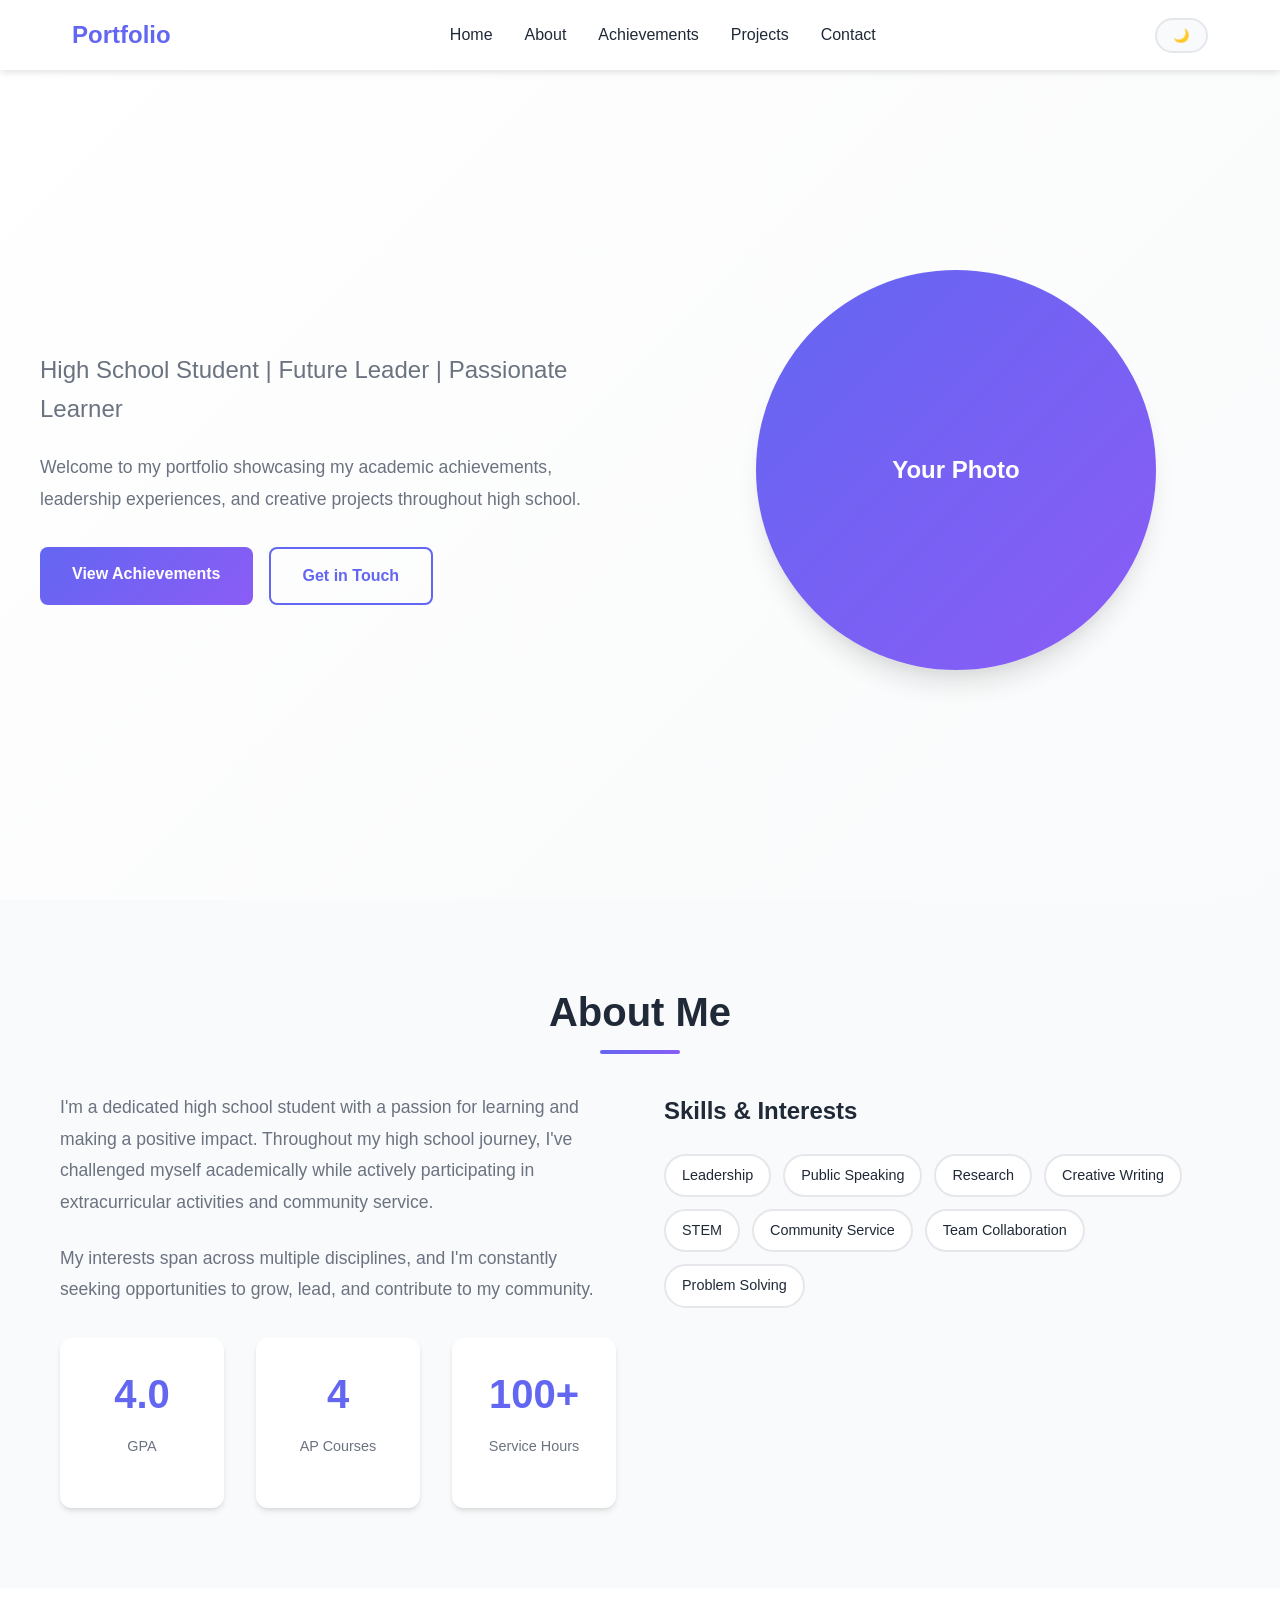
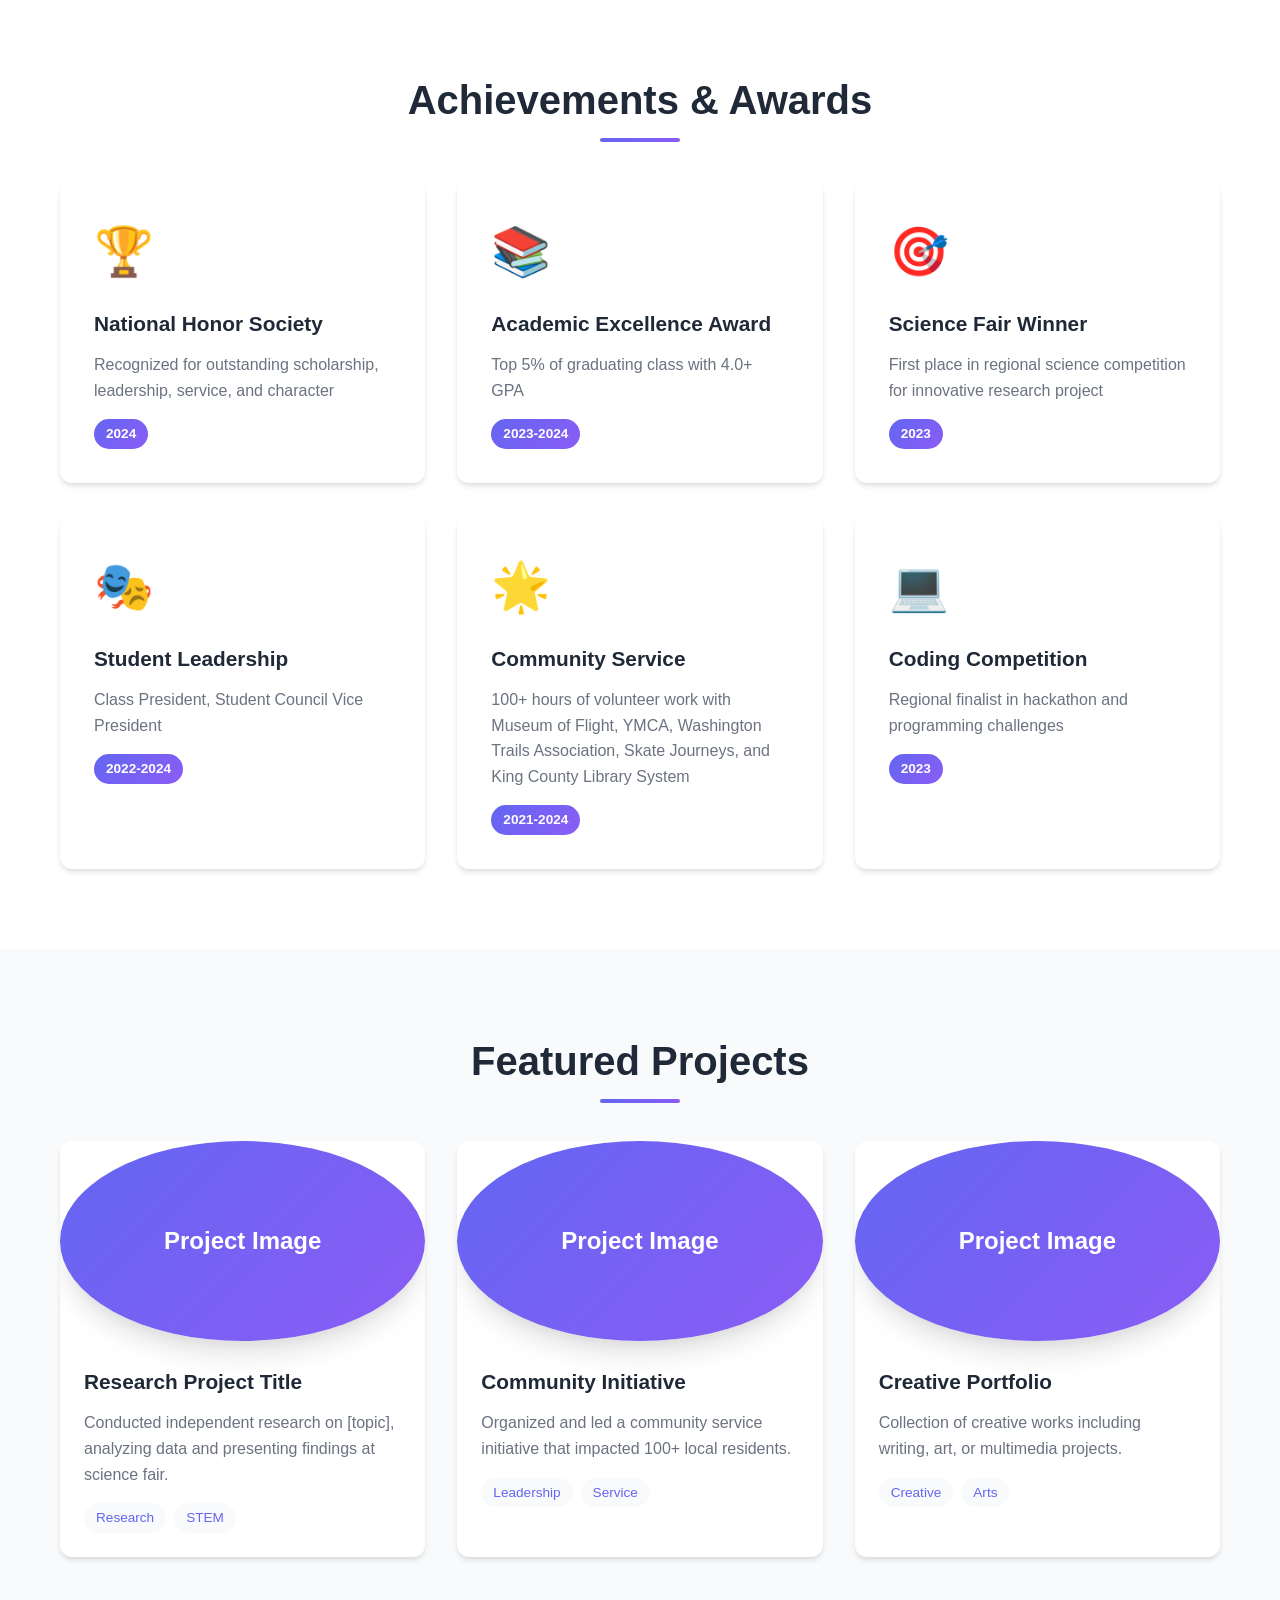
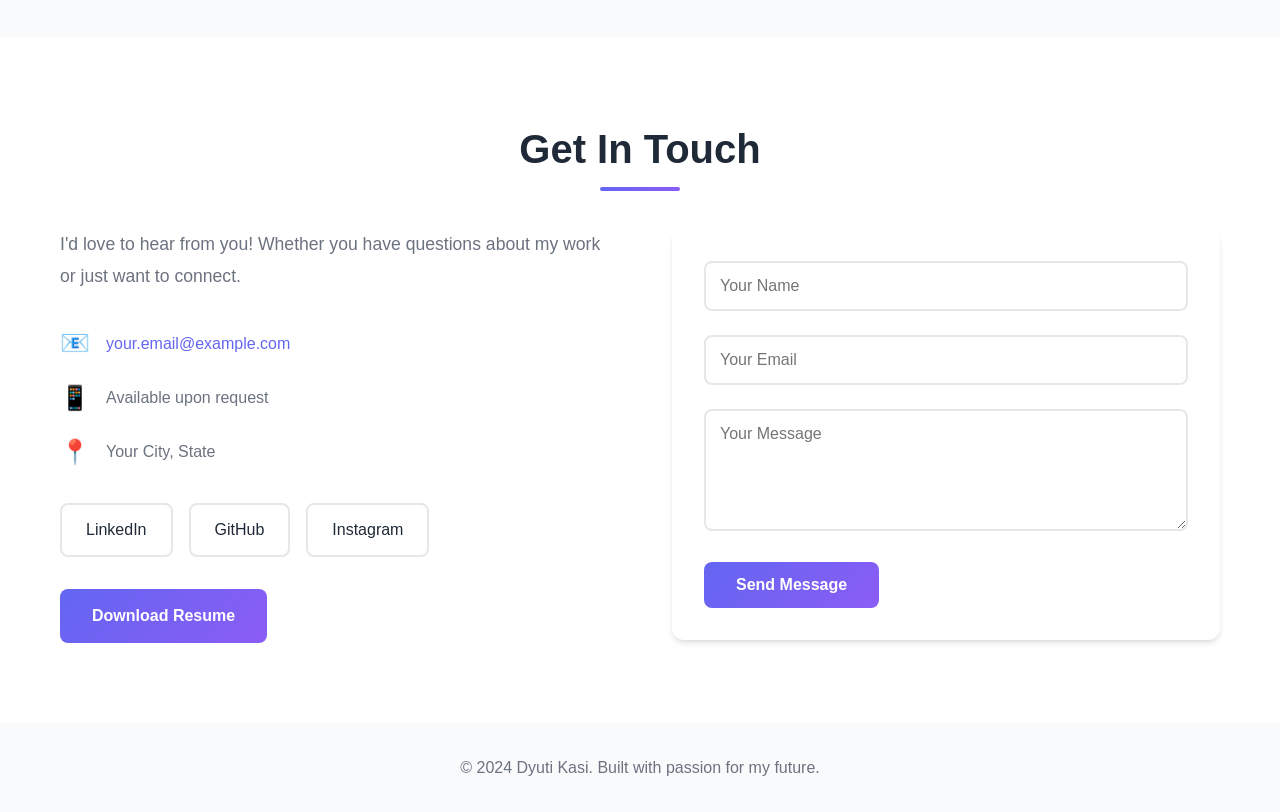
==== index.html @ 275a340e "Initial commit: Dyuti Kasi portfolio website with achievements, projects, and contact sections" ====
<!DOCTYPE html>
<html lang="en">
<head>
    <meta charset="UTF-8">
    <meta name="viewport" content="width=device-width, initial-scale=1.0">
    <meta name="description" content="High School Portfolio - Showcasing achievements, projects, and skills">
    <title>My Portfolio</title>
    <link rel="stylesheet" href="css/styles.css">
</head>
<body>
    <!-- Navigation -->
    <nav class="navbar">
        <div class="nav-container">
            <a href="#home" class="nav-logo">Portfolio</a>
            <ul class="nav-menu">
                <li><a href="#home" class="nav-link">Home</a></li>
                <li><a href="#about" class="nav-link">About</a></li>
                <li><a href="#achievements" class="nav-link">Achievements</a></li>
                <li><a href="#projects" class="nav-link">Projects</a></li>
                <li><a href="#contact" class="nav-link">Contact</a></li>
            </ul>
            <button class="theme-toggle" id="theme-toggle" aria-label="Toggle dark mode">
                <span class="sun-icon">☀️</span>
                <span class="moon-icon">🌙</span>
            </button>
            <div class="hamburger">
                <span></span>
                <span></span>
                <span></span>
            </div>
        </div>
    </nav>

    <!-- Hero Section -->
    <section id="home" class="hero">
        <div class="hero-content">
            <h1 class="hero-title">Hi, I'm <span class="highlight">Dyuti Kasi</span></h1>
            <p class="hero-subtitle">High School Student | Future Leader | Passionate Learner</p>
            <p class="hero-description">
                Welcome to my portfolio showcasing my academic achievements, leadership experiences,
                and creative projects throughout high school.
            </p>
            <div class="hero-buttons">
                <a href="#achievements" class="btn btn-primary">View Achievements</a>
                <a href="#contact" class="btn btn-secondary">Get in Touch</a>
            </div>
        </div>
        <div class="hero-image">
            <div class="image-placeholder">
                <span>Your Photo</span>
            </div>
        </div>
    </section>

    <!-- About Section -->
    <section id="about" class="about">
        <div class="container">
            <h2 class="section-title">About Me</h2>
            <div class="about-content">
                <div class="about-text">
                    <p>
                        I'm a dedicated high school student with a passion for learning and making a positive impact.
                        Throughout my high school journey, I've challenged myself academically while actively
                        participating in extracurricular activities and community service.
                    </p>
                    <p>
                        My interests span across multiple disciplines, and I'm constantly seeking opportunities
                        to grow, lead, and contribute to my community.
                    </p>
                    <div class="about-stats">
                        <div class="stat">
                            <h3>4.0</h3>
                            <p>GPA</p>
                        </div>
                        <div class="stat">
                            <h3>4</h3>
                            <p>AP Courses</p>
                        </div>
                        <div class="stat">
                            <h3>100+</h3>
                            <p>Service Hours</p>
                        </div>
                    </div>
                </div>
                <div class="skills-grid">
                    <h3>Skills & Interests</h3>
                    <div class="skills">
                        <span class="skill-tag">Leadership</span>
                        <span class="skill-tag">Public Speaking</span>
                        <span class="skill-tag">Research</span>
                        <span class="skill-tag">Creative Writing</span>
                        <span class="skill-tag">STEM</span>
                        <span class="skill-tag">Community Service</span>
                        <span class="skill-tag">Team Collaboration</span>
                        <span class="skill-tag">Problem Solving</span>
                    </div>
                </div>
            </div>
        </div>
    </section>

    <!-- Achievements Section -->
    <section id="achievements" class="achievements">
        <div class="container">
            <h2 class="section-title">Achievements & Awards</h2>
            <div class="achievements-grid">
                <div class="achievement-card">
                    <div class="achievement-icon">🏆</div>
                    <h3>National Honor Society</h3>
                    <p>Recognized for outstanding scholarship, leadership, service, and character</p>
                    <span class="achievement-year">2024</span>
                </div>
                <div class="achievement-card">
                    <div class="achievement-icon">📚</div>
                    <h3>Academic Excellence Award</h3>
                    <p>Top 5% of graduating class with 4.0+ GPA</p>
                    <span class="achievement-year">2023-2024</span>
                </div>
                <div class="achievement-card">
                    <div class="achievement-icon">🎯</div>
                    <h3>Science Fair Winner</h3>
                    <p>First place in regional science competition for innovative research project</p>
                    <span class="achievement-year">2023</span>
                </div>
                <div class="achievement-card">
                    <div class="achievement-icon">🎭</div>
                    <h3>Student Leadership</h3>
                    <p>Class President, Student Council Vice President</p>
                    <span class="achievement-year">2022-2024</span>
                </div>
                <div class="achievement-card">
                    <div class="achievement-icon">🌟</div>
                    <h3>Community Service</h3>
                    <p>100+ hours of volunteer work with Museum of Flight, YMCA, Washington Trails Association, Skate Journeys, and King County Library System</p>
                    <span class="achievement-year">2021-2024</span>
                </div>
                <div class="achievement-card">
                    <div class="achievement-icon">💻</div>
                    <h3>Coding Competition</h3>
                    <p>Regional finalist in hackathon and programming challenges</p>
                    <span class="achievement-year">2023</span>
                </div>
            </div>
        </div>
    </section>

    <!-- Projects Section -->
    <section id="projects" class="projects">
        <div class="container">
            <h2 class="section-title">Featured Projects</h2>
            <div class="projects-grid">
                <div class="project-card">
                    <div class="project-image">
                        <div class="image-placeholder">Project Image</div>
                    </div>
                    <div class="project-content">
                        <h3>Research Project Title</h3>
                        <p>Conducted independent research on [topic], analyzing data and presenting findings at science fair.</p>
                        <div class="project-tags">
                            <span>Research</span>
                            <span>STEM</span>
                        </div>
                    </div>
                </div>
                <div class="project-card">
                    <div class="project-image">
                        <div class="image-placeholder">Project Image</div>
                    </div>
                    <div class="project-content">
                        <h3>Community Initiative</h3>
                        <p>Organized and led a community service initiative that impacted 100+ local residents.</p>
                        <div class="project-tags">
                            <span>Leadership</span>
                            <span>Service</span>
                        </div>
                    </div>
                </div>
                <div class="project-card">
                    <div class="project-image">
                        <div class="image-placeholder">Project Image</div>
                    </div>
                    <div class="project-content">
                        <h3>Creative Portfolio</h3>
                        <p>Collection of creative works including writing, art, or multimedia projects.</p>
                        <div class="project-tags">
                            <span>Creative</span>
                            <span>Arts</span>
                        </div>
                    </div>
                </div>
            </div>
        </div>
    </section>

    <!-- Contact Section -->
    <section id="contact" class="contact">
        <div class="container">
            <h2 class="section-title">Get In Touch</h2>
            <div class="contact-content">
                <div class="contact-info">
                    <p>I'd love to hear from you! Whether you have questions about my work or just want to connect.</p>
                    <div class="contact-details">
                        <div class="contact-item">
                            <span class="contact-icon">📧</span>
                            <a href="mailto:your.email@example.com">your.email@example.com</a>
                        </div>
                        <div class="contact-item">
                            <span class="contact-icon">📱</span>
                            <span>Available upon request</span>
                        </div>
                        <div class="contact-item">
                            <span class="contact-icon">📍</span>
                            <span>Your City, State</span>
                        </div>
                    </div>
                    <div class="social-links">
                        <a href="#" class="social-link" aria-label="LinkedIn">LinkedIn</a>
                        <a href="#" class="social-link" aria-label="GitHub">GitHub</a>
                        <a href="#" class="social-link" aria-label="Instagram">Instagram</a>
                    </div>
                    <a href="#" class="btn btn-primary download-resume">Download Resume</a>
                </div>
                <div class="contact-form">
                    <form id="contactForm">
                        <div class="form-group">
                            <input type="text" id="name" placeholder="Your Name" required>
                        </div>
                        <div class="form-group">
                            <input type="email" id="email" placeholder="Your Email" required>
                        </div>
                        <div class="form-group">
                            <textarea id="message" rows="5" placeholder="Your Message" required></textarea>
                        </div>
                        <button type="submit" class="btn btn-primary">Send Message</button>
                    </form>
                </div>
            </div>
        </div>
    </section>

    <!-- Footer -->
    <footer class="footer">
        <div class="container">
            <p>&copy; 2024 Dyuti Kasi. Built with passion for my future.</p>
        </div>
    </footer>

    <script src="js/script.js"></script>
</body>
</html>
---- css/styles.css ----
/* ===== CSS Variables ===== */
:root {
    --primary-color: #6366f1;
    --secondary-color: #8b5cf6;
    --accent-color: #ec4899;
    --text-primary: #1f2937;
    --text-secondary: #6b7280;
    --bg-primary: #ffffff;
    --bg-secondary: #f9fafb;
    --bg-card: #ffffff;
    --border-color: #e5e7eb;
    --shadow: 0 4px 6px -1px rgba(0, 0, 0, 0.1), 0 2px 4px -1px rgba(0, 0, 0, 0.06);
    --shadow-lg: 0 20px 25px -5px rgba(0, 0, 0, 0.1), 0 10px 10px -5px rgba(0, 0, 0, 0.04);
    --transition: all 0.3s ease;
}

[data-theme="dark"] {
    --primary-color: #818cf8;
    --secondary-color: #a78bfa;
    --accent-color: #f472b6;
    --text-primary: #f9fafb;
    --text-secondary: #d1d5db;
    --bg-primary: #111827;
    --bg-secondary: #1f2937;
    --bg-card: #1f2937;
    --border-color: #374151;
    --shadow: 0 4px 6px -1px rgba(0, 0, 0, 0.3), 0 2px 4px -1px rgba(0, 0, 0, 0.2);
    --shadow-lg: 0 20px 25px -5px rgba(0, 0, 0, 0.3), 0 10px 10px -5px rgba(0, 0, 0, 0.2);
}

/* ===== Reset & Base Styles ===== */
* {
    margin: 0;
    padding: 0;
    box-sizing: border-box;
}

html {
    scroll-behavior: smooth;
}

body {
    font-family: -apple-system, BlinkMacSystemFont, 'Segoe UI', Roboto, Oxygen, Ubuntu, Cantarell, sans-serif;
    line-height: 1.6;
    color: var(--text-primary);
    background-color: var(--bg-primary);
    transition: var(--transition);
}

.container {
    max-width: 1200px;
    margin: 0 auto;
    padding: 0 20px;
}

section {
    padding: 80px 20px;
}

/* ===== Navigation ===== */
.navbar {
    position: fixed;
    top: 0;
    width: 100%;
    background-color: var(--bg-card);
    box-shadow: var(--shadow);
    z-index: 1000;
    transition: var(--transition);
}

.nav-container {
    max-width: 1200px;
    margin: 0 auto;
    padding: 1rem 2rem;
    display: flex;
    justify-content: space-between;
    align-items: center;
}

.nav-logo {
    font-size: 1.5rem;
    font-weight: 700;
    color: var(--primary-color);
    text-decoration: none;
    transition: var(--transition);
}

.nav-logo:hover {
    color: var(--secondary-color);
}

.nav-menu {
    display: flex;
    list-style: none;
    gap: 2rem;
    align-items: center;
}

.nav-link {
    color: var(--text-primary);
    text-decoration: none;
    font-weight: 500;
    transition: var(--transition);
    position: relative;
}

.nav-link:hover {
    color: var(--primary-color);
}

.nav-link::after {
    content: '';
    position: absolute;
    bottom: -5px;
    left: 0;
    width: 0;
    height: 2px;
    background-color: var(--primary-color);
    transition: width 0.3s ease;
}

.nav-link:hover::after {
    width: 100%;
}

.theme-toggle {
    background: var(--bg-secondary);
    border: 2px solid var(--border-color);
    border-radius: 50px;
    padding: 0.5rem 1rem;
    cursor: pointer;
    display: flex;
    align-items: center;
    gap: 0.5rem;
    transition: var(--transition);
}

.theme-toggle:hover {
    transform: scale(1.05);
}

[data-theme="dark"] .sun-icon {
    display: inline;
}

[data-theme="dark"] .moon-icon {
    display: none;
}

[data-theme="light"] .sun-icon {
    display: none;
}

[data-theme="light"] .moon-icon {
    display: inline;
}

.hamburger {
    display: none;
    flex-direction: column;
    cursor: pointer;
    gap: 4px;
}

.hamburger span {
    width: 25px;
    height: 3px;
    background-color: var(--text-primary);
    transition: var(--transition);
}

/* ===== Hero Section ===== */
.hero {
    min-height: 100vh;
    display: flex;
    align-items: center;
    justify-content: space-between;
    gap: 4rem;
    padding: 120px 40px 80px;
    background: linear-gradient(135deg, var(--bg-primary) 0%, var(--bg-secondary) 100%);
}

.hero-content {
    flex: 1;
    max-width: 600px;
}

.hero-title {
    font-size: 3.5rem;
    font-weight: 800;
    margin-bottom: 1rem;
    line-height: 1.2;
}

.highlight {
    background: linear-gradient(135deg, var(--primary-color), var(--secondary-color));
    -webkit-background-clip: text;
    -webkit-text-fill-color: transparent;
    background-clip: text;
}

.hero-subtitle {
    font-size: 1.5rem;
    color: var(--text-secondary);
    margin-bottom: 1.5rem;
}

.hero-description {
    font-size: 1.1rem;
    color: var(--text-secondary);
    margin-bottom: 2rem;
    line-height: 1.8;
}

.hero-buttons {
    display: flex;
    gap: 1rem;
    flex-wrap: wrap;
}

.btn {
    padding: 0.875rem 2rem;
    border-radius: 8px;
    text-decoration: none;
    font-weight: 600;
    transition: var(--transition);
    border: none;
    cursor: pointer;
    font-size: 1rem;
}

.btn-primary {
    background: linear-gradient(135deg, var(--primary-color), var(--secondary-color));
    color: white;
}

.btn-primary:hover {
    transform: translateY(-2px);
    box-shadow: var(--shadow-lg);
}

.btn-secondary {
    background: transparent;
    color: var(--primary-color);
    border: 2px solid var(--primary-color);
}

.btn-secondary:hover {
    background: var(--primary-color);
    color: white;
}

.hero-image {
    flex: 1;
    display: flex;
    justify-content: center;
    align-items: center;
}

.image-placeholder {
    width: 400px;
    height: 400px;
    border-radius: 50%;
    background: linear-gradient(135deg, var(--primary-color), var(--secondary-color));
    display: flex;
    align-items: center;
    justify-content: center;
    color: white;
    font-size: 1.5rem;
    font-weight: 600;
    box-shadow: var(--shadow-lg);
}

/* ===== About Section ===== */
.about {
    background-color: var(--bg-secondary);
}

.section-title {
    font-size: 2.5rem;
    font-weight: 700;
    text-align: center;
    margin-bottom: 3rem;
    position: relative;
}

.section-title::after {
    content: '';
    position: absolute;
    bottom: -10px;
    left: 50%;
    transform: translateX(-50%);
    width: 80px;
    height: 4px;
    background: linear-gradient(135deg, var(--primary-color), var(--secondary-color));
    border-radius: 2px;
}

.about-content {
    display: grid;
    grid-template-columns: 1fr 1fr;
    gap: 3rem;
    align-items: start;
}

.about-text p {
    margin-bottom: 1.5rem;
    font-size: 1.1rem;
    color: var(--text-secondary);
    line-height: 1.8;
}

.about-stats {
    display: grid;
    grid-template-columns: repeat(3, 1fr);
    gap: 2rem;
    margin-top: 2rem;
}

.stat {
    text-align: center;
    padding: 1.5rem;
    background-color: var(--bg-card);
    border-radius: 12px;
    box-shadow: var(--shadow);
}

.stat h3 {
    font-size: 2.5rem;
    color: var(--primary-color);
    margin-bottom: 0.5rem;
}

.stat p {
    color: var(--text-secondary);
    font-size: 0.9rem;
}

.skills-grid h3 {
    font-size: 1.5rem;
    margin-bottom: 1.5rem;
}

.skills {
    display: flex;
    flex-wrap: wrap;
    gap: 0.75rem;
}

.skill-tag {
    background-color: var(--bg-card);
    color: var(--text-primary);
    padding: 0.5rem 1rem;
    border-radius: 25px;
    font-size: 0.9rem;
    border: 2px solid var(--border-color);
    transition: var(--transition);
}

.skill-tag:hover {
    border-color: var(--primary-color);
    color: var(--primary-color);
    transform: translateY(-2px);
}

/* ===== Achievements Section ===== */
.achievements {
    background-color: var(--bg-primary);
}

.achievements-grid {
    display: grid;
    grid-template-columns: repeat(auto-fit, minmax(300px, 1fr));
    gap: 2rem;
}

.achievement-card {
    background-color: var(--bg-card);
    padding: 2rem;
    border-radius: 12px;
    box-shadow: var(--shadow);
    transition: var(--transition);
    border: 2px solid transparent;
}

.achievement-card:hover {
    transform: translateY(-5px);
    box-shadow: var(--shadow-lg);
    border-color: var(--primary-color);
}

.achievement-icon {
    font-size: 3rem;
    margin-bottom: 1rem;
}

.achievement-card h3 {
    font-size: 1.3rem;
    margin-bottom: 0.75rem;
    color: var(--text-primary);
}

.achievement-card p {
    color: var(--text-secondary);
    margin-bottom: 1rem;
    line-height: 1.6;
}

.achievement-year {
    display: inline-block;
    background: linear-gradient(135deg, var(--primary-color), var(--secondary-color));
    color: white;
    padding: 0.25rem 0.75rem;
    border-radius: 15px;
    font-size: 0.85rem;
    font-weight: 600;
}

/* ===== Projects Section ===== */
.projects {
    background-color: var(--bg-secondary);
}

.projects-grid {
    display: grid;
    grid-template-columns: repeat(auto-fit, minmax(320px, 1fr));
    gap: 2rem;
}

.project-card {
    background-color: var(--bg-card);
    border-radius: 12px;
    overflow: hidden;
    box-shadow: var(--shadow);
    transition: var(--transition);
}

.project-card:hover {
    transform: translateY(-5px);
    box-shadow: var(--shadow-lg);
}

.project-image .image-placeholder {
    width: 100%;
    height: 200px;
    background: linear-gradient(135deg, var(--primary-color), var(--secondary-color));
    display: flex;
    align-items: center;
    justify-content: center;
    color: white;
    font-weight: 600;
}

.project-content {
    padding: 1.5rem;
}

.project-content h3 {
    font-size: 1.3rem;
    margin-bottom: 0.75rem;
    color: var(--text-primary);
}

.project-content p {
    color: var(--text-secondary);
    margin-bottom: 1rem;
    line-height: 1.6;
}

.project-tags {
    display: flex;
    gap: 0.5rem;
    flex-wrap: wrap;
}

.project-tags span {
    background-color: var(--bg-secondary);
    color: var(--primary-color);
    padding: 0.25rem 0.75rem;
    border-radius: 15px;
    font-size: 0.85rem;
    font-weight: 500;
}

/* ===== Contact Section ===== */
.contact {
    background-color: var(--bg-primary);
}

.contact-content {
    display: grid;
    grid-template-columns: 1fr 1fr;
    gap: 4rem;
    align-items: start;
}

.contact-info p {
    color: var(--text-secondary);
    font-size: 1.1rem;
    margin-bottom: 2rem;
    line-height: 1.8;
}

.contact-details {
    margin-bottom: 2rem;
}

.contact-item {
    display: flex;
    align-items: center;
    gap: 1rem;
    margin-bottom: 1rem;
    color: var(--text-secondary);
}

.contact-icon {
    font-size: 1.5rem;
}

.contact-item a {
    color: var(--primary-color);
    text-decoration: none;
    transition: var(--transition);
}

.contact-item a:hover {
    text-decoration: underline;
}

.social-links {
    display: flex;
    gap: 1rem;
    margin-bottom: 2rem;
}

.social-link {
    padding: 0.75rem 1.5rem;
    background-color: var(--bg-card);
    color: var(--text-primary);
    text-decoration: none;
    border-radius: 8px;
    border: 2px solid var(--border-color);
    transition: var(--transition);
    font-weight: 500;
}

.social-link:hover {
    border-color: var(--primary-color);
    color: var(--primary-color);
    transform: translateY(-2px);
}

.download-resume {
    display: inline-block;
}

.contact-form {
    background-color: var(--bg-card);
    padding: 2rem;
    border-radius: 12px;
    box-shadow: var(--shadow);
}

.form-group {
    margin-bottom: 1.5rem;
}

.form-group input,
.form-group textarea {
    width: 100%;
    padding: 0.875rem;
    border: 2px solid var(--border-color);
    border-radius: 8px;
    background-color: var(--bg-primary);
    color: var(--text-primary);
    font-size: 1rem;
    font-family: inherit;
    transition: var(--transition);
}

.form-group input:focus,
.form-group textarea:focus {
    outline: none;
    border-color: var(--primary-color);
}

.form-group textarea {
    resize: vertical;
}

/* ===== Footer ===== */
.footer {
    background-color: var(--bg-secondary);
    padding: 2rem;
    text-align: center;
}

.footer p {
    color: var(--text-secondary);
}

/* ===== Responsive Design ===== */
@media (max-width: 768px) {
    .nav-menu {
        position: fixed;
        left: -100%;
        top: 70px;
        flex-direction: column;
        background-color: var(--bg-card);
        width: 100%;
        text-align: center;
        transition: 0.3s;
        box-shadow: var(--shadow-lg);
        padding: 2rem 0;
    }

    .nav-menu.active {
        left: 0;
    }

    .hamburger {
        display: flex;
    }

    .hero {
        flex-direction: column-reverse;
        padding: 100px 20px 60px;
        text-align: center;
    }

    .hero-title {
        font-size: 2.5rem;
    }

    .hero-subtitle {
        font-size: 1.2rem;
    }

    .hero-buttons {
        justify-content: center;
    }

    .image-placeholder {
        width: 280px;
        height: 280px;
    }

    .about-content,
    .contact-content {
        grid-template-columns: 1fr;
    }

    .about-stats {
        grid-template-columns: repeat(3, 1fr);
        gap: 1rem;
    }

    .section-title {
        font-size: 2rem;
    }

    section {
        padding: 60px 20px;
    }
}

@media (max-width: 480px) {
    .hero-title {
        font-size: 2rem;
    }

    .about-stats {
        grid-template-columns: 1fr;
    }

    .achievements-grid,
    .projects-grid {
        grid-template-columns: 1fr;
    }
}
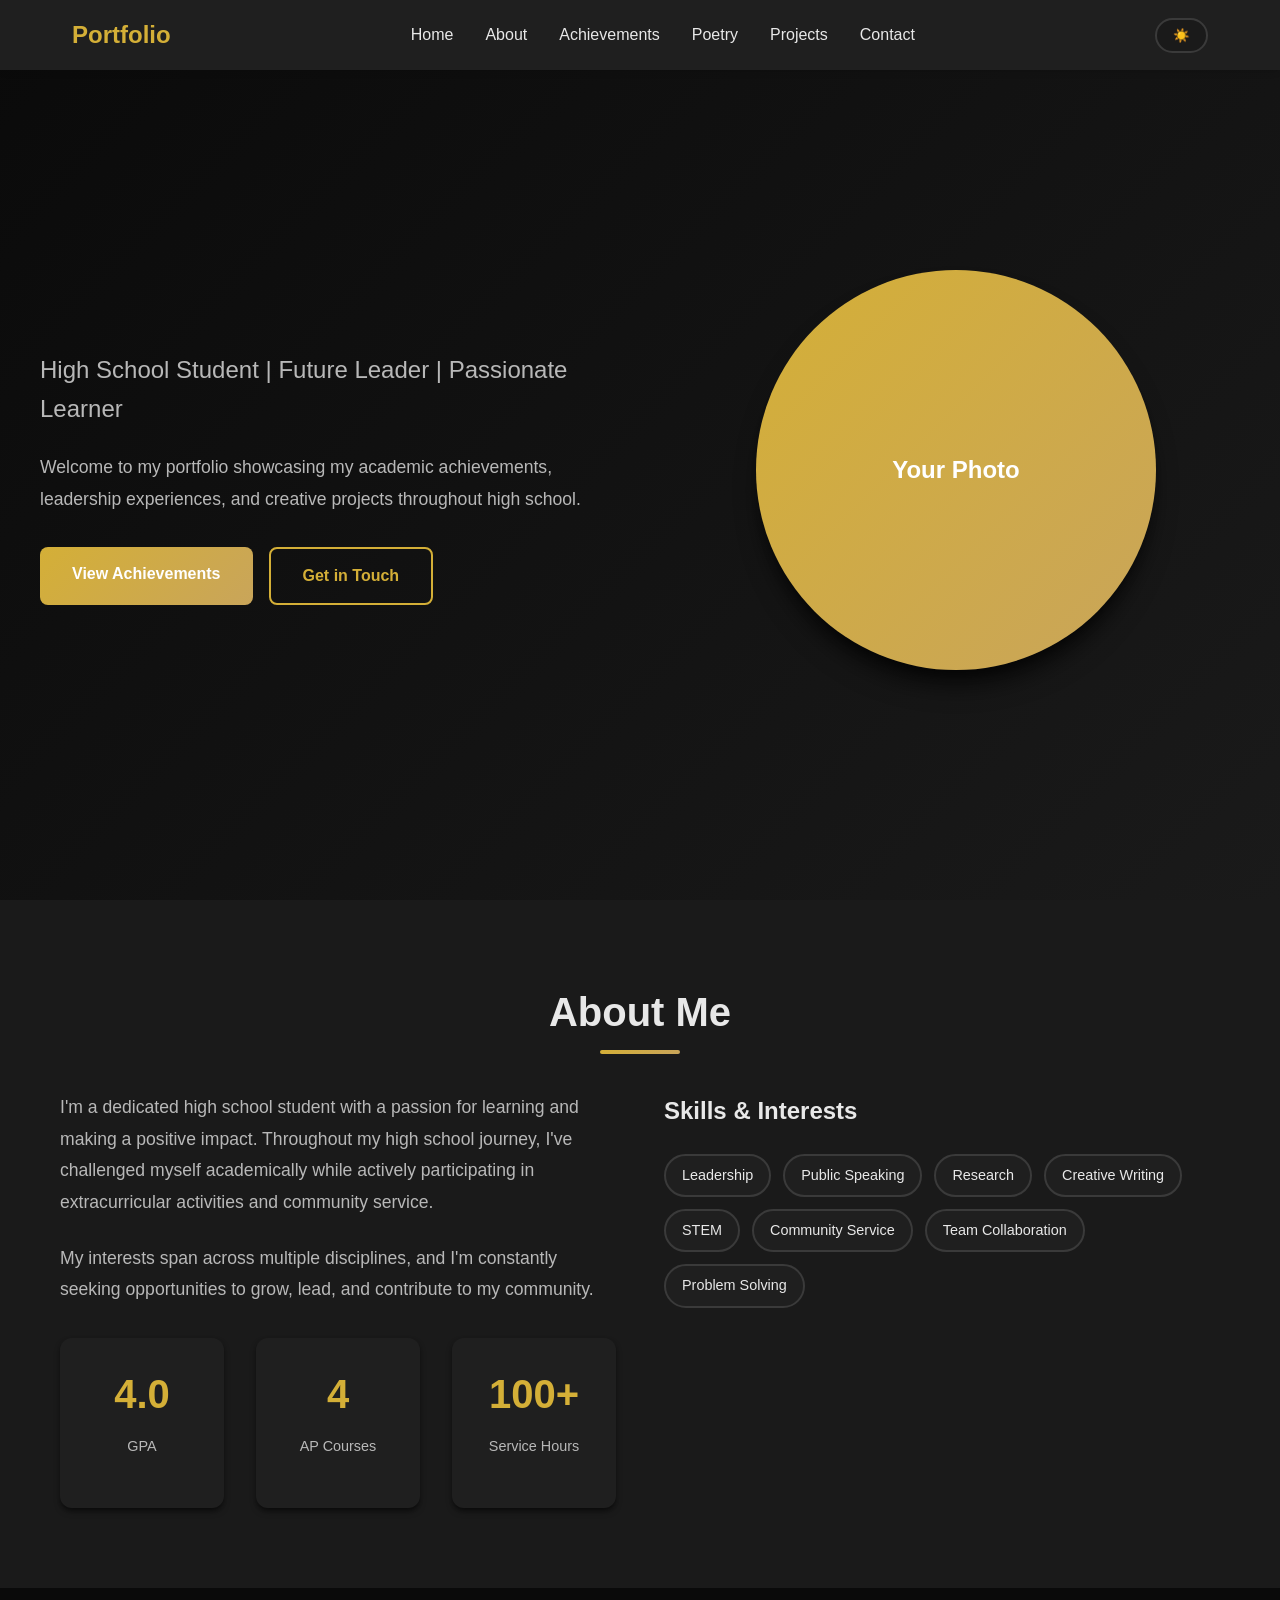
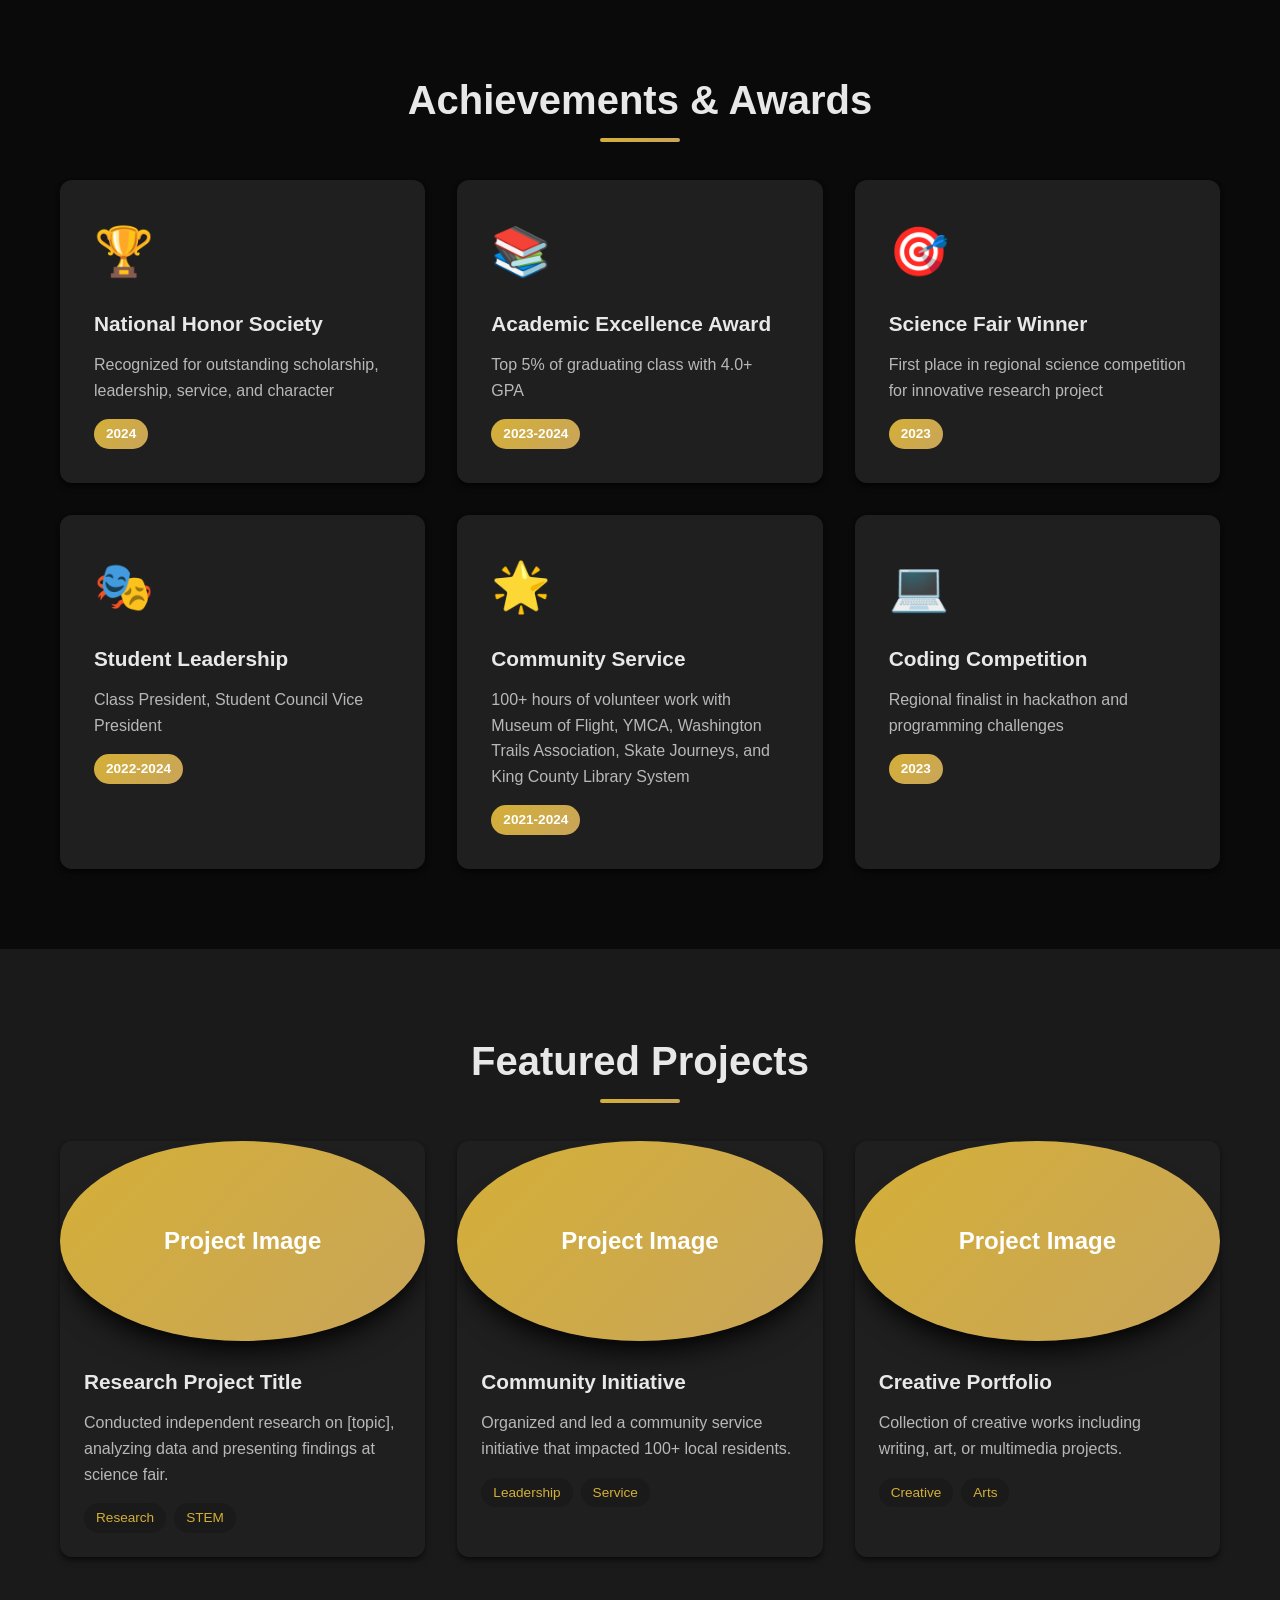
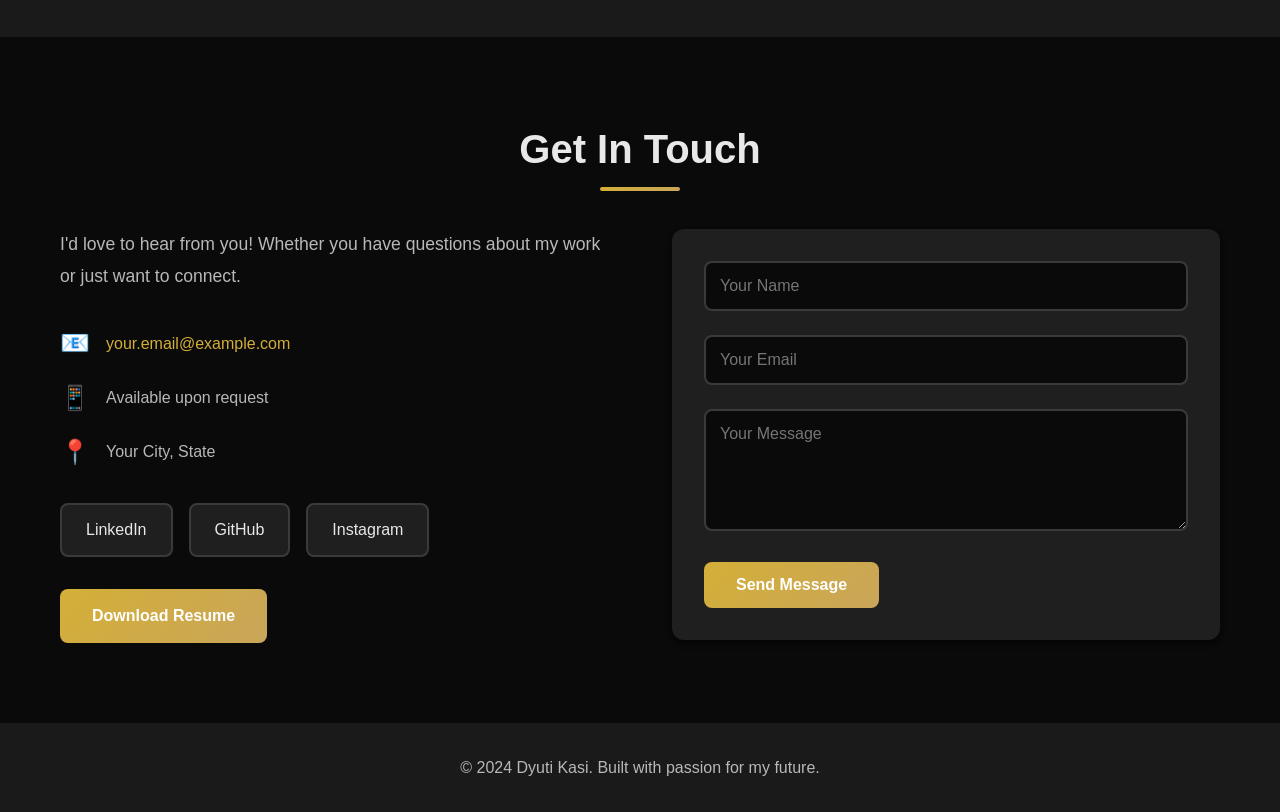
==== commit c28ee021: "Updated portfolio with dark & sophisticated theme and poetry section - Changed theme to elegant dark" ====
--- a/index.html
+++ b/index.html
@@ -13,11 +13,12 @@
         <div class="nav-container">
             <a href="#home" class="nav-logo">Portfolio</a>
             <ul class="nav-menu">
-                <li><a href="#home" class="nav-link">Home</a></li>
-                <li><a href="#about" class="nav-link">About</a></li>
-                <li><a href="#achievements" class="nav-link">Achievements</a></li>
-                <li><a href="#projects" class="nav-link">Projects</a></li>
-                <li><a href="#contact" class="nav-link">Contact</a></li>
+                <li><a href="index.html" class="nav-link">Home</a></li>
+                <li><a href="index.html#about" class="nav-link">About</a></li>
+                <li><a href="index.html#achievements" class="nav-link">Achievements</a></li>
+                <li><a href="poetry.html" class="nav-link">Poetry</a></li>
+                <li><a href="index.html#projects" class="nav-link">Projects</a></li>
+                <li><a href="index.html#contact" class="nav-link">Contact</a></li>
             </ul>
             <button class="theme-toggle" id="theme-toggle" aria-label="Toggle dark mode">
                 <span class="sun-icon">☀️</span>
--- a/css/styles.css
+++ b/css/styles.css
@@ -1,31 +1,33 @@
-/* ===== CSS Variables ===== */
+/* ===== CSS Variables - Dark & Sophisticated Theme ===== */
 :root {
-    --primary-color: #6366f1;
-    --secondary-color: #8b5cf6;
-    --accent-color: #ec4899;
-    --text-primary: #1f2937;
-    --text-secondary: #6b7280;
-    --bg-primary: #ffffff;
-    --bg-secondary: #f9fafb;
+    --primary-color: #d4af37;
+    --secondary-color: #c9a55a;
+    --accent-color: #f4e4c1;
+    --text-primary: #e8e8e8;
+    --text-secondary: #b8b8b8;
+    --bg-primary: #0a0a0a;
+    --bg-secondary: #1a1a1a;
+    --bg-card: #1f1f1f;
+    --border-color: #3a3a3a;
+    --shadow: 0 4px 6px -1px rgba(0, 0, 0, 0.5), 0 2px 4px -1px rgba(0, 0, 0, 0.3);
+    --shadow-lg: 0 20px 25px -5px rgba(0, 0, 0, 0.6), 0 10px 10px -5px rgba(0, 0, 0, 0.4);
+    --shadow-gold: 0 4px 12px rgba(212, 175, 55, 0.3);
+    --transition: all 0.3s ease;
+}
+
+[data-theme="light"] {
+    --primary-color: #8b7355;
+    --secondary-color: #a0826d;
+    --accent-color: #d4af37;
+    --text-primary: #2a2a2a;
+    --text-secondary: #6b6b6b;
+    --bg-primary: #f5f5f0;
+    --bg-secondary: #eae5dc;
     --bg-card: #ffffff;
-    --border-color: #e5e7eb;
+    --border-color: #d4c4b0;
     --shadow: 0 4px 6px -1px rgba(0, 0, 0, 0.1), 0 2px 4px -1px rgba(0, 0, 0, 0.06);
     --shadow-lg: 0 20px 25px -5px rgba(0, 0, 0, 0.1), 0 10px 10px -5px rgba(0, 0, 0, 0.04);
-    --transition: all 0.3s ease;
-}
-
-[data-theme="dark"] {
-    --primary-color: #818cf8;
-    --secondary-color: #a78bfa;
-    --accent-color: #f472b6;
-    --text-primary: #f9fafb;
-    --text-secondary: #d1d5db;
-    --bg-primary: #111827;
-    --bg-secondary: #1f2937;
-    --bg-card: #1f2937;
-    --border-color: #374151;
-    --shadow: 0 4px 6px -1px rgba(0, 0, 0, 0.3), 0 2px 4px -1px rgba(0, 0, 0, 0.2);
-    --shadow-lg: 0 20px 25px -5px rgba(0, 0, 0, 0.3), 0 10px 10px -5px rgba(0, 0, 0, 0.2);
+    --shadow-gold: 0 4px 12px rgba(212, 175, 55, 0.2);
 }
 
 /* ===== Reset & Base Styles ===== */
